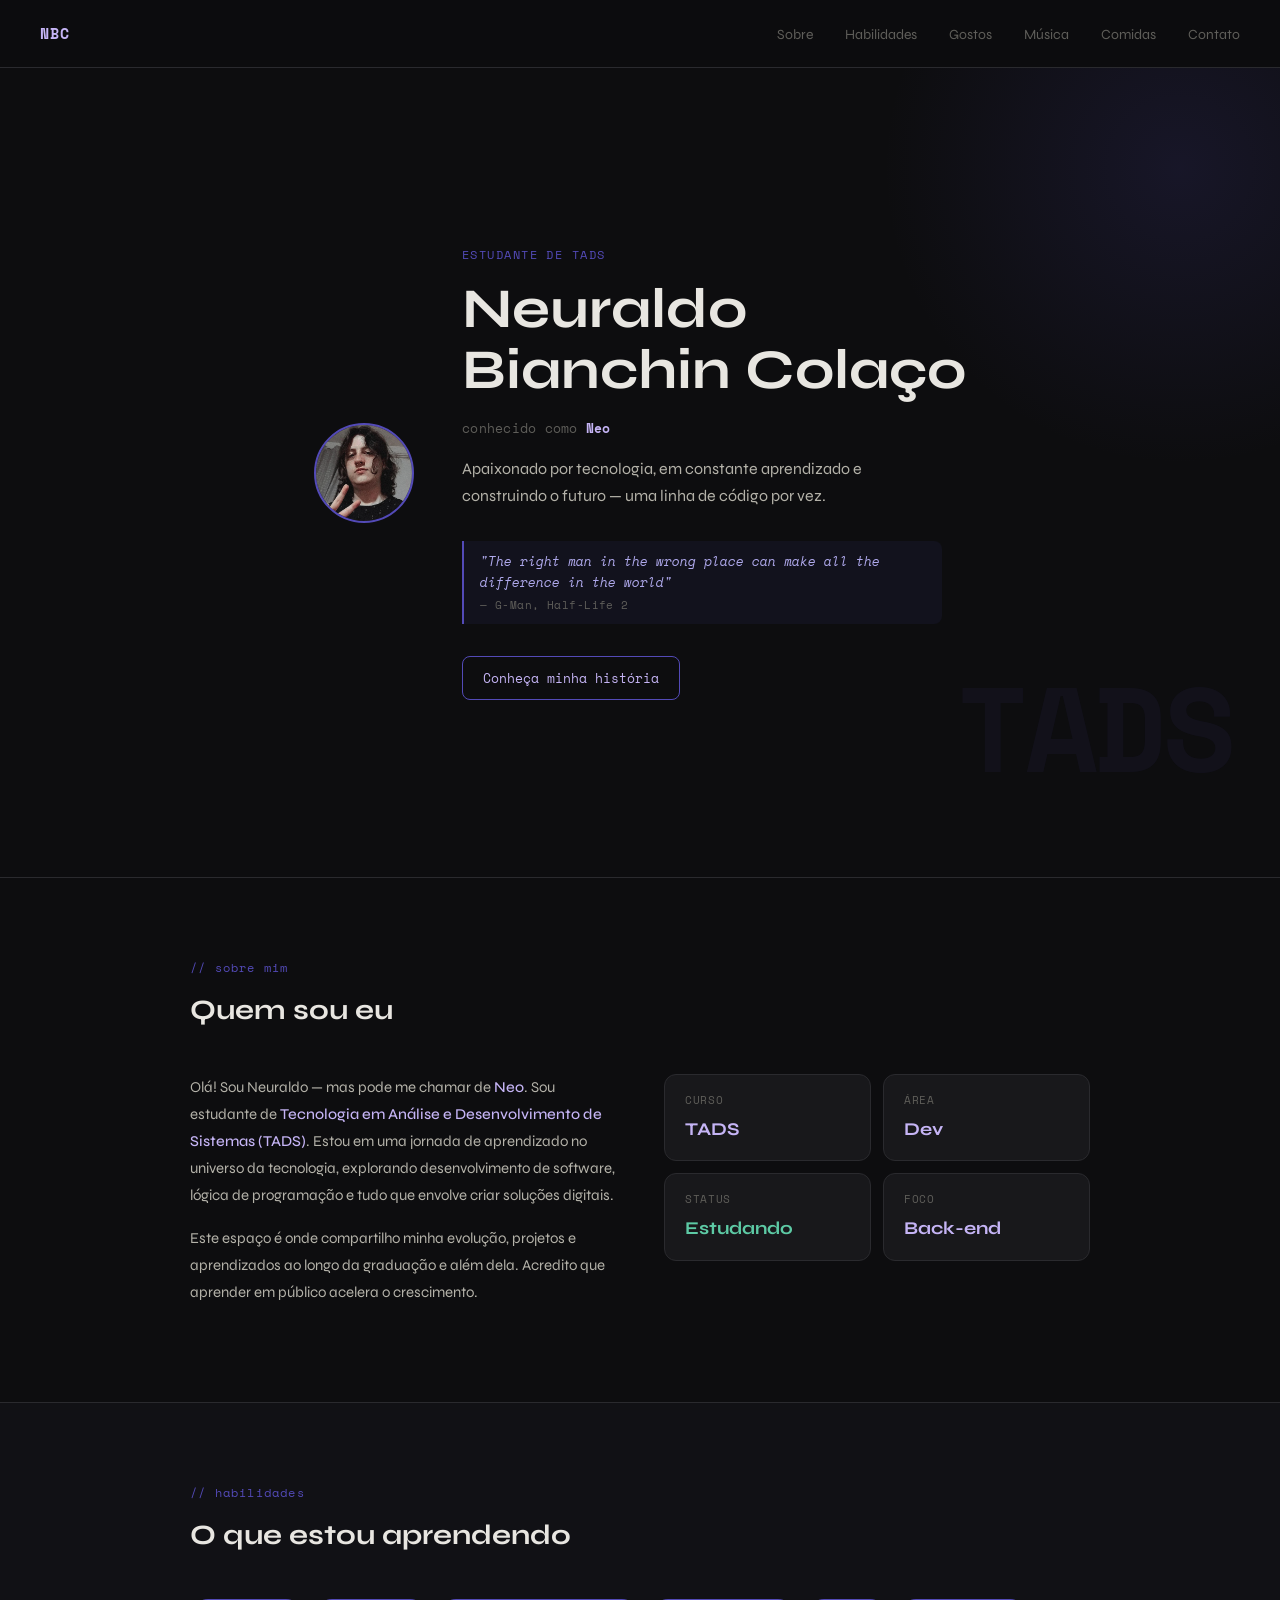
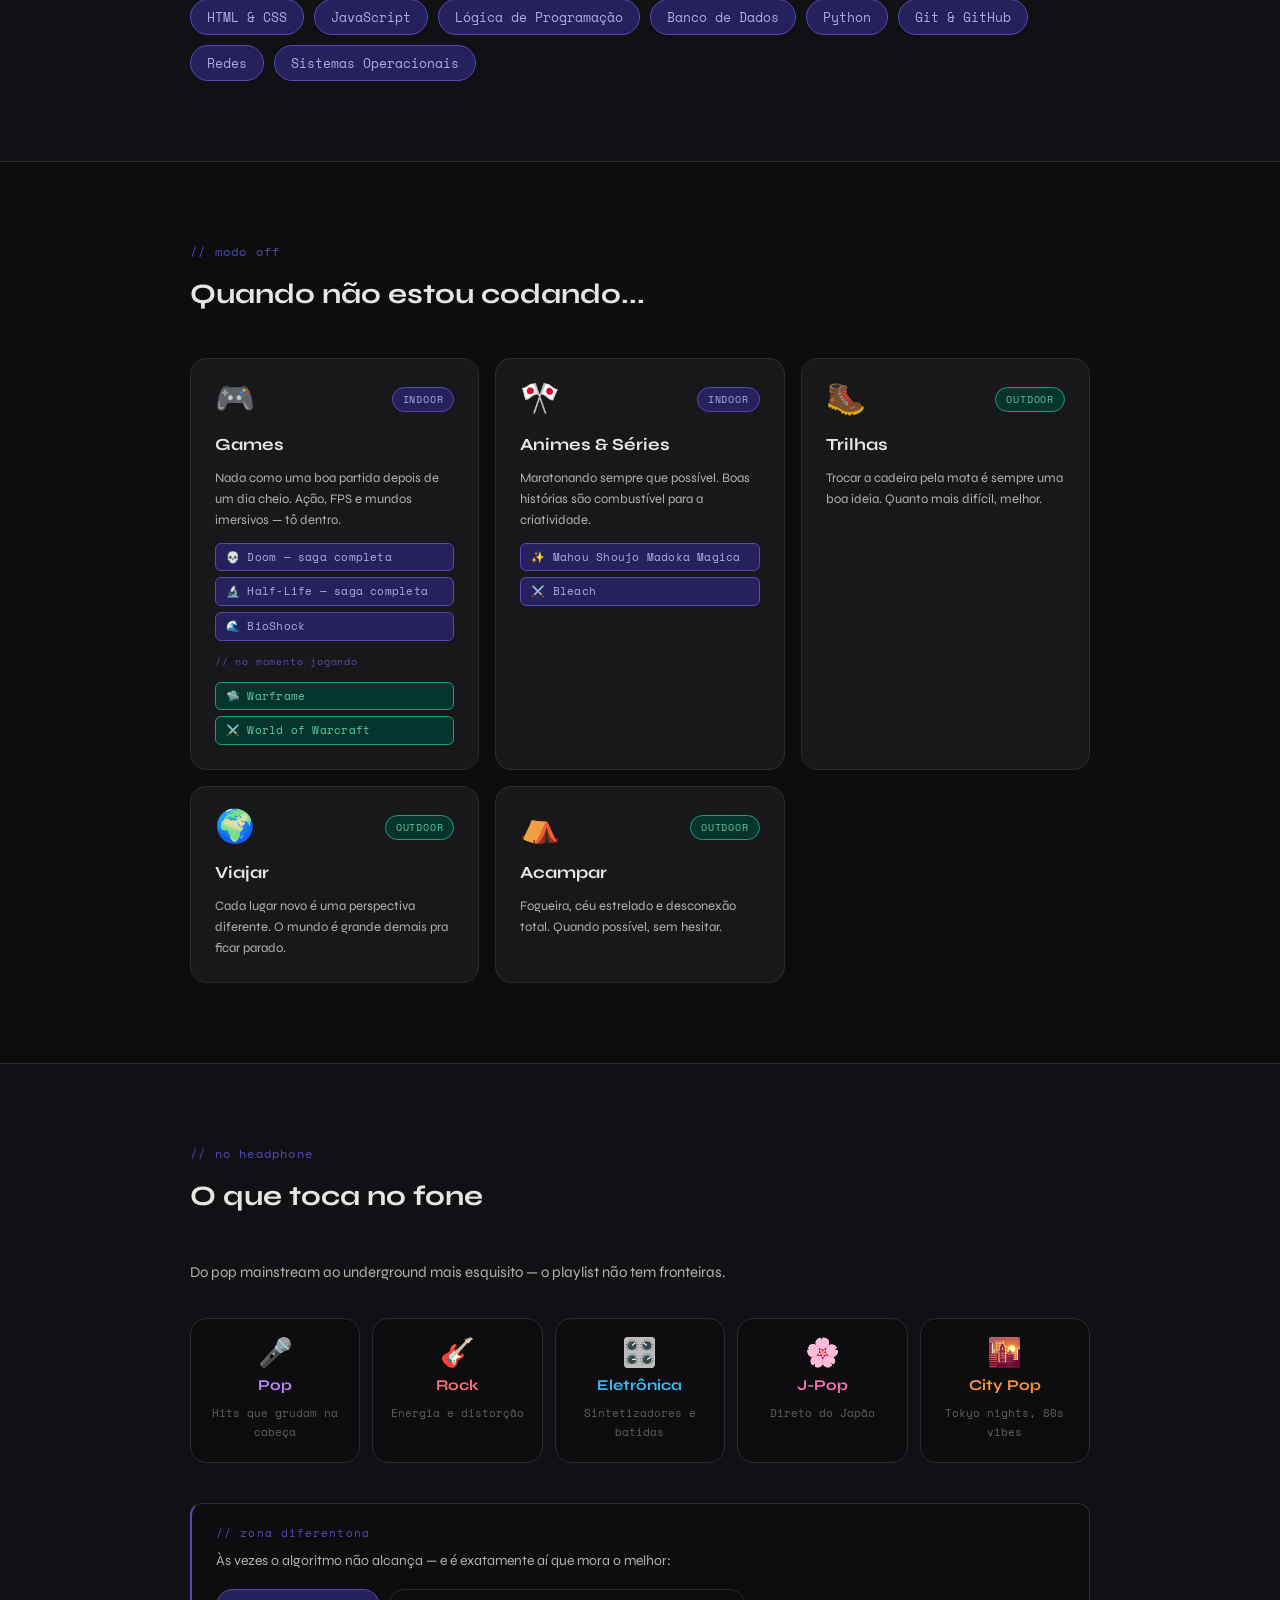
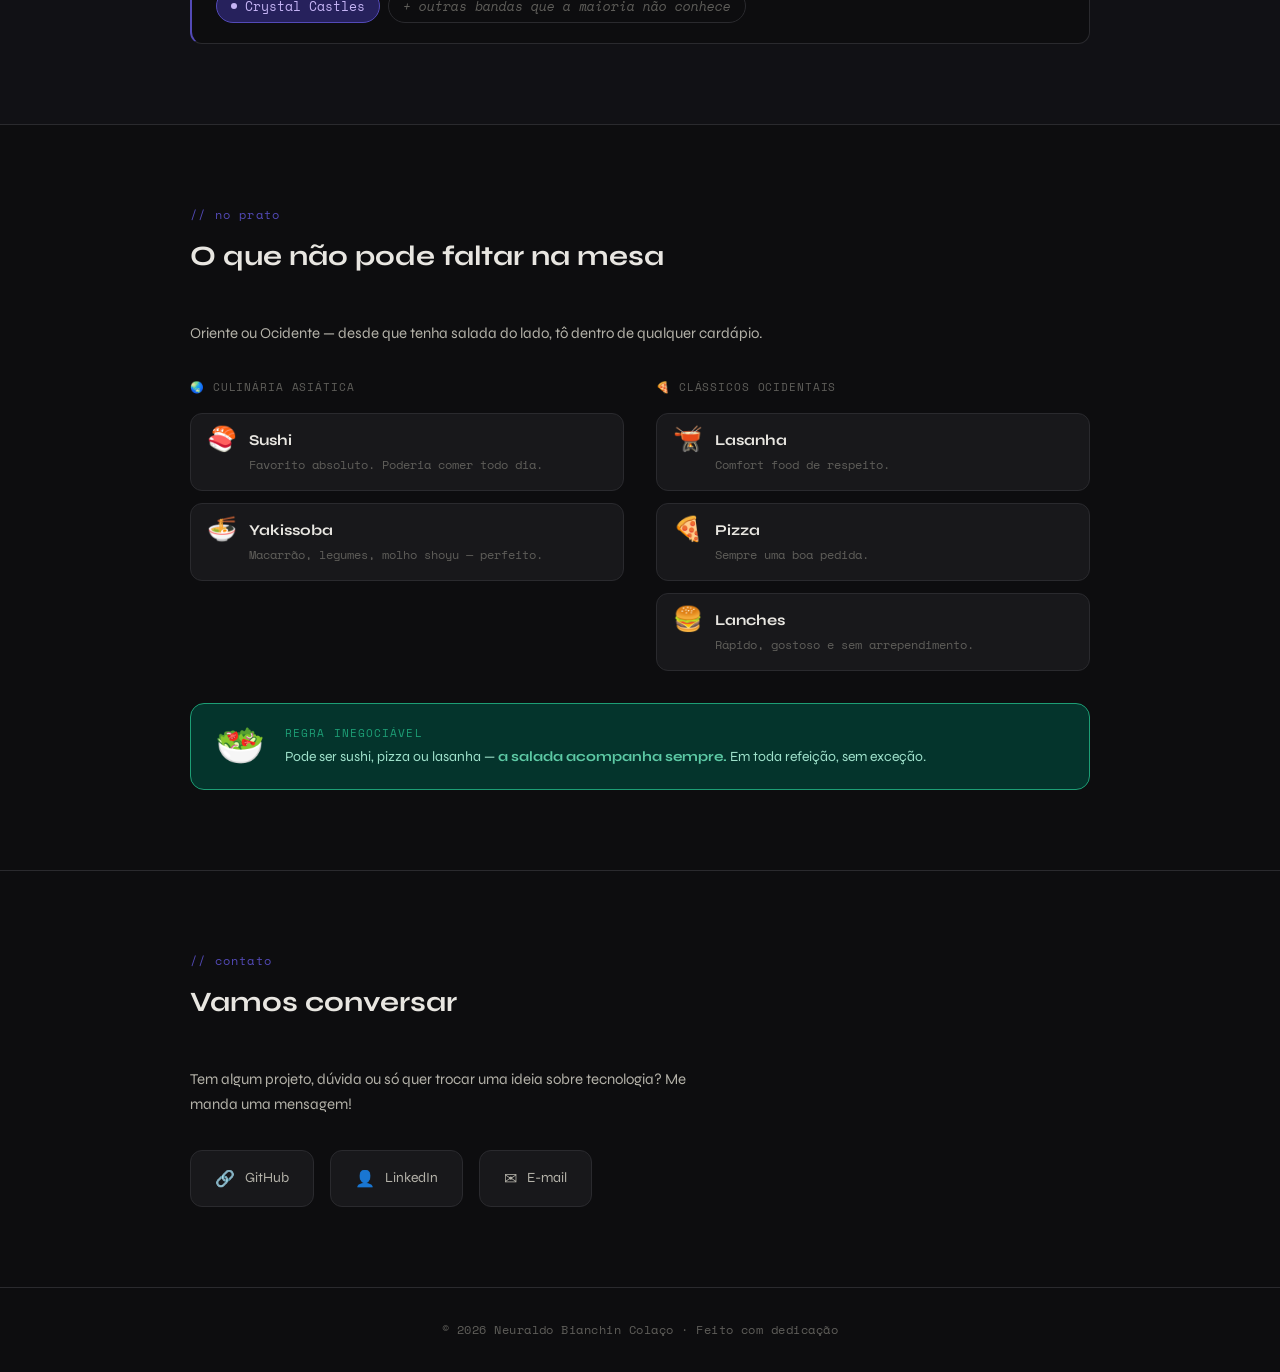
==== files/index.html @ aed78f3a "Add files via upload" ====
<!DOCTYPE html>
<html lang="pt-BR">
<head>
  <meta charset="UTF-8" />
  <meta name="viewport" content="width=device-width, initial-scale=1.0" />
  <title>Neuraldo Bianchin Colaço</title>
  <link rel="stylesheet" href="style.css" />
  <link href="https://fonts.googleapis.com/css2?family=Space+Mono:wght@400;700&family=Syne:wght@400;500;700&display=swap" rel="stylesheet" />
</head>
<body>

  <!-- NAVEGAÇÃO -->
  <nav class="navbar">
    <span class="logo">NBC</span>
    <ul class="nav-links">
      <li><a href="#sobre">Sobre</a></li>
      <li><a href="#habilidades">Habilidades</a></li>
      <li><a href="#gostos">Gostos</a></li>
      <li><a href="#musica">Música</a></li>
      <li><a href="#comidas">Comidas</a></li>
      <li><a href="#contato">Contato</a></li>
    </ul>
  </nav>

  <!-- HERO -->
  <section class="hero">
    <div class="hero-content">
      <div class="avatar"><img src="foto-perfil.webp" alt="Foto de perfil de Neuraldo Neo" /></div>
      <div class="hero-text">
        <p class="hero-label">Estudante de TADS</p>
        <h1 class="hero-name">Neuraldo<br>Bianchin Colaço</h1>
        <p class="hero-nick">conhecido como <span>Neo</span></p>
        <p class="hero-desc">
          Apaixonado por tecnologia, em constante aprendizado e
          construindo o futuro — uma linha de código por vez.
        </p>
        <blockquote class="hero-quote">
          "The right man in the wrong place can make all the difference in the world"
          <span class="hero-quote-author">— G-Man, Half-Life 2</span>
        </blockquote>
        <a href="#sobre" class="btn-primary">Conheça minha história</a>
      </div>
    </div>
    <div class="hero-badge">TADS</div>
  </section>

  <!-- SOBRE MIM -->
  <section class="section" id="sobre">
    <div class="container">
      <p class="section-label">// sobre mim</p>
      <h2 class="section-title">Quem sou eu</h2>
      <div class="about-grid">
        <div class="about-text">
          <p>
            Olá! Sou Neuraldo — mas pode me chamar de <strong>Neo</strong>. Sou estudante de <strong>Tecnologia em Análise e Desenvolvimento de Sistemas (TADS)</strong>.
            Estou em uma jornada de aprendizado no universo da tecnologia, explorando
            desenvolvimento de software, lógica de programação e tudo que envolve
            criar soluções digitais.
          </p>
          <p>
            Este espaço é onde compartilho minha evolução, projetos e aprendizados
            ao longo da graduação e além dela. Acredito que aprender em público
            acelera o crescimento.
          </p>
        </div>
        <div class="about-stats">
          <div class="stat-card">
            <span class="stat-label">Curso</span>
            <span class="stat-value">TADS</span>
          </div>
          <div class="stat-card">
            <span class="stat-label">Área</span>
            <span class="stat-value">Dev</span>
          </div>
          <div class="stat-card">
            <span class="stat-label">Status</span>
            <span class="stat-value green">Estudando</span>
          </div>
          <div class="stat-card">
            <span class="stat-label">Foco</span>
            <span class="stat-value">Back-end</span>
          </div>
        </div>
      </div>
    </div>
  </section>

  <!-- HABILIDADES -->
  <section class="section section-alt" id="habilidades">
    <div class="container">
      <p class="section-label">// habilidades</p>
      <h2 class="section-title">O que estou aprendendo</h2>
      <div class="tags-grid">
        <span class="tag">HTML & CSS</span>
        <span class="tag">JavaScript</span>
        <span class="tag">Lógica de Programação</span>
        <span class="tag">Banco de Dados</span>
        <span class="tag">Python</span>
        <span class="tag">Git & GitHub</span>
        <span class="tag">Redes</span>
        <span class="tag">Sistemas Operacionais</span>
      </div>
    </div>
  </section>

  <!-- GOSTOS -->
  <section class="section" id="gostos">
    <div class="container">
      <p class="section-label">// modo off</p>
      <h2 class="section-title">Quando não estou codando...</h2>
      <div class="hobbies-grid">

        <div class="hobby-card indoor">
          <div class="hobby-header">
            <span class="hobby-emoji">🎮</span>
            <span class="hobby-badge">Indoor</span>
          </div>
          <h3 class="hobby-name">Games</h3>
          <p class="hobby-desc">Nada como uma boa partida depois de um dia cheio. Ação, FPS e mundos imersivos — tô dentro.</p>
          <div class="game-list">
            <span class="game-tag">💀 Doom — saga completa</span>
            <span class="game-tag">🔬 Half-Life — saga completa</span>
            <span class="game-tag">🌊 BioShock</span>
          </div>
          <p class="game-daily-label">// no momento jogando</p>
          <div class="game-list">
            <span class="game-tag daily">🛸 Warframe</span>
            <span class="game-tag daily">⚔️ World of Warcraft</span>
          </div>
        </div>

        <div class="hobby-card indoor">
          <div class="hobby-header">
            <span class="hobby-emoji">🎌</span>
            <span class="hobby-badge">Indoor</span>
          </div>
          <h3 class="hobby-name">Animes & Séries</h3>
          <p class="hobby-desc">Maratonando sempre que possível. Boas histórias são combustível para a criatividade.</p>
          <div class="game-list">
            <span class="game-tag">✨ Mahou Shoujo Madoka Magica</span>
            <span class="game-tag">⚔️ Bleach</span>
          </div>
        </div>

        <div class="hobby-card outdoor">
          <div class="hobby-header">
            <span class="hobby-emoji">🥾</span>
            <span class="hobby-badge">Outdoor</span>
          </div>
          <h3 class="hobby-name">Trilhas</h3>
          <p class="hobby-desc">Trocar a cadeira pela mata é sempre uma boa ideia. Quanto mais difícil, melhor.</p>
        </div>

        <div class="hobby-card outdoor">
          <div class="hobby-header">
            <span class="hobby-emoji">🌍</span>
            <span class="hobby-badge">Outdoor</span>
          </div>
          <h3 class="hobby-name">Viajar</h3>
          <p class="hobby-desc">Cada lugar novo é uma perspectiva diferente. O mundo é grande demais pra ficar parado.</p>
        </div>

        <div class="hobby-card outdoor">
          <div class="hobby-header">
            <span class="hobby-emoji">⛺</span>
            <span class="hobby-badge">Outdoor</span>
          </div>
          <h3 class="hobby-name">Acampar</h3>
          <p class="hobby-desc">Fogueira, céu estrelado e desconexão total. Quando possível, sem hesitar.</p>
        </div>

      </div>
    </div>
  </section>

  <!-- MÚSICA -->
  <section class="section section-alt" id="musica">
    <div class="container">
      <p class="section-label">// no headphone</p>
      <h2 class="section-title">O que toca no fone</h2>
      <p class="music-intro">Do pop mainstream ao underground mais esquisito — o playlist não tem fronteiras.</p>

      <div class="genres-grid">
        <div class="genre-card" style="--accent: #c084fc;">
          <span class="genre-icon">🎤</span>
          <span class="genre-name">Pop</span>
          <span class="genre-vibe">Hits que grudam na cabeça</span>
        </div>
        <div class="genre-card" style="--accent: #f87171;">
          <span class="genre-icon">🎸</span>
          <span class="genre-name">Rock</span>
          <span class="genre-vibe">Energia e distorção</span>
        </div>
        <div class="genre-card" style="--accent: #38bdf8;">
          <span class="genre-icon">🎛️</span>
          <span class="genre-name">Eletrônica</span>
          <span class="genre-vibe">Sintetizadores e batidas</span>
        </div>
        <div class="genre-card" style="--accent: #f472b6;">
          <span class="genre-icon">🌸</span>
          <span class="genre-name">J-Pop</span>
          <span class="genre-vibe">Direto do Japão</span>
        </div>
        <div class="genre-card" style="--accent: #fb923c;">
          <span class="genre-icon">🌇</span>
          <span class="genre-name">City Pop</span>
          <span class="genre-vibe">Tokyo nights, 80s vibes</span>
        </div>
      </div>

      <div class="underground-block">
        <p class="underground-label">// zona diferentona</p>
        <p class="underground-desc">Às vezes o algoritmo não alcança — e é exatamente aí que mora o melhor:</p>
        <div class="band-list">
          <div class="band-pill">
            <span class="band-dot"></span>
            Crystal Castles
          </div>
          <div class="band-pill muted">+ outras bandas que a maioria não conhece</div>
        </div>
      </div>

    </div>
  </section>

  <!-- COMIDAS -->
  <section class="section" id="comidas">
    <div class="container">
      <p class="section-label">// no prato</p>
      <h2 class="section-title">O que não pode faltar na mesa</h2>
      <p class="music-intro">Oriente ou Ocidente — desde que tenha salada do lado, tô dentro de qualquer cardápio.</p>

      <div class="food-cols">

        <div class="food-col">
          <p class="food-col-label">🌏 Culinária Asiática</p>
          <div class="food-list">
            <div class="food-item">
              <span class="food-emoji">🍣</span>
              <div>
                <p class="food-name">Sushi</p>
                <p class="food-note">Favorito absoluto. Poderia comer todo dia.</p>
              </div>
            </div>
            <div class="food-item">
              <span class="food-emoji">🍜</span>
              <div>
                <p class="food-name">Yakissoba</p>
                <p class="food-note">Macarrão, legumes, molho shoyu — perfeito.</p>
              </div>
            </div>
          </div>
        </div>

        <div class="food-col">
          <p class="food-col-label">🍕 Clássicos Ocidentais</p>
          <div class="food-list">
            <div class="food-item">
              <span class="food-emoji">🫕</span>
              <div>
                <p class="food-name">Lasanha</p>
                <p class="food-note">Comfort food de respeito.</p>
              </div>
            </div>
            <div class="food-item">
              <span class="food-emoji">🍕</span>
              <div>
                <p class="food-name">Pizza</p>
                <p class="food-note">Sempre uma boa pedida.</p>
              </div>
            </div>
            <div class="food-item">
              <span class="food-emoji">🍔</span>
              <div>
                <p class="food-name">Lanches</p>
                <p class="food-note">Rápido, gostoso e sem arrependimento.</p>
              </div>
            </div>
          </div>
        </div>

      </div>

      <div class="salad-banner">
        <span class="salad-icon">🥗</span>
        <div>
          <p class="salad-title">Regra inegociável</p>
          <p class="salad-desc">Pode ser sushi, pizza ou lasanha — <strong>a salada acompanha sempre.</strong> Em toda refeição, sem exceção.</p>
        </div>
      </div>

    </div>
  </section>

  <!-- CONTATO -->
  <section class="section" id="contato">
    <div class="container">
      <p class="section-label">// contato</p>
      <h2 class="section-title">Vamos conversar</h2>
      <p class="contact-desc">
        Tem algum projeto, dúvida ou só quer trocar uma ideia sobre tecnologia?
        Me manda uma mensagem!
      </p>
      <div class="contact-links">
        <a href="https://github.com/NeoBianchin" target="_blank" class="contact-card">
          <span class="contact-icon">&#128279;</span>
          <span>GitHub</span>
        </a>
        <a href="https://linkedin.com/" target="_blank" class="contact-card">
          <span class="contact-icon">&#128100;</span>
          <span>LinkedIn</span>
        </a>
        <a href="mailto:20261cas10010041@estudantes.ifpr.edu.br" class="contact-card">
          <span class="contact-icon">&#9993;</span>
          <span>E-mail</span>
        </a>
      </div>
    </div>
  </section>

  <!-- RODAPÉ -->
  <footer class="footer">
    <p>© 2026 Neuraldo Bianchin Colaço · Feito com dedicação</p>
  </footer>

</body>
</html>
---- files/style.css ----
/* ===========================
   RESET & BASE
=========================== */
*, *::before, *::after {
  box-sizing: border-box;
  margin: 0;
  padding: 0;
}

:root {
  --bg:         #0d0d0f;
  --bg-alt:     #111115;
  --bg-card:    #18181b;
  --border:     #2a2a2e;
  --purple-dark:  #26215C;
  --purple-mid:   #534AB7;
  --purple-light: #AFA9EC;
  --purple-pale:  #c5b4f5;
  --text-primary:   #e8e6e1;
  --text-secondary: #b4b2a9;
  --text-muted:     #5F5E5A;
  --green:      #5DCAA5;
  --font-display: 'Syne', sans-serif;
  --font-mono:    'Space Mono', monospace;
}

html {
  scroll-behavior: smooth;
}

body {
  background-color: var(--bg);
  color: var(--text-primary);
  font-family: var(--font-display);
  line-height: 1.7;
  font-size: 16px;
}

a {
  text-decoration: none;
  color: inherit;
}

/* ===========================
   NAVBAR
=========================== */
.navbar {
  position: sticky;
  top: 0;
  z-index: 100;
  display: flex;
  align-items: center;
  justify-content: space-between;
  padding: 1.25rem 2.5rem;
  background-color: rgba(13, 13, 15, 0.85);
  backdrop-filter: blur(12px);
  border-bottom: 0.5px solid var(--border);
}

.logo {
  font-family: var(--font-mono);
  font-size: 15px;
  font-weight: 700;
  color: var(--purple-pale);
  letter-spacing: 0.08em;
}

.nav-links {
  display: flex;
  list-style: none;
  gap: 2rem;
}

.nav-links a {
  font-size: 14px;
  color: var(--text-muted);
  transition: color 0.2s ease;
}

.nav-links a:hover {
  color: var(--purple-pale);
}

/* ===========================
   HERO
=========================== */
.hero {
  position: relative;
  min-height: 90vh;
  display: flex;
  align-items: center;
  padding: 5rem 2.5rem;
  border-bottom: 0.5px solid var(--border);
  overflow: hidden;
}

.hero::before {
  content: '';
  position: absolute;
  top: -200px;
  right: -200px;
  width: 600px;
  height: 600px;
  background: radial-gradient(circle, rgba(83, 74, 183, 0.15) 0%, transparent 70%);
  pointer-events: none;
}

.hero-content {
  max-width: 900px;
  margin: 0 auto;
  display: flex;
  align-items: center;
  gap: 3rem;
}

.avatar {
  width: 100px;
  height: 100px;
  border-radius: 50%;
  flex-shrink: 0;
  background-color: var(--purple-dark);
  border: 2px solid var(--purple-mid);
  overflow: hidden;
  animation: pulse 3s ease-in-out infinite;
}

.avatar img {
  width: 100%;
  height: 100%;
  object-fit: cover;
  object-position: center top;
  display: block;
}

@keyframes pulse {
  0%, 100% { box-shadow: 0 0 0 0 rgba(83, 74, 183, 0.3); }
  50%       { box-shadow: 0 0 0 12px rgba(83, 74, 183, 0); }
}

.hero-label {
  font-family: var(--font-mono);
  font-size: 12px;
  color: var(--purple-mid);
  letter-spacing: 0.12em;
  text-transform: uppercase;
  margin-bottom: 0.75rem;
}

.hero-name {
  font-size: clamp(2rem, 5vw, 3.5rem);
  font-weight: 700;
  line-height: 1.1;
  color: var(--text-primary);
  margin-bottom: 1rem;
}

.hero-quote {
  font-family: var(--font-mono);
  font-size: 13px;
  color: var(--purple-light);
  border-left: 2px solid var(--purple-mid);
  padding: 0.6rem 1rem;
  margin-bottom: 2rem;
  line-height: 1.6;
  font-style: italic;
  background: rgba(83, 74, 183, 0.08);
  border-radius: 0 8px 8px 0;
  max-width: 480px;
}

.hero-quote-author {
  display: block;
  font-size: 11px;
  color: var(--text-muted);
  font-style: normal;
  margin-top: 4px;
  letter-spacing: 0.04em;
}

.hero-nick {
  font-family: var(--font-mono);
  font-size: 13px;
  color: var(--text-muted);
  margin-bottom: 1rem;
  letter-spacing: 0.02em;
}

.hero-nick span {
  color: var(--purple-pale);
  font-weight: 700;
}

.hero-desc {
  font-size: 16px;
  color: var(--text-secondary);
  max-width: 480px;
  margin-bottom: 2rem;
}

.btn-primary {
  display: inline-block;
  font-family: var(--font-mono);
  font-size: 13px;
  color: var(--purple-pale);
  border: 0.5px solid var(--purple-mid);
  border-radius: 8px;
  padding: 10px 20px;
  transition: background 0.2s ease, color 0.2s ease;
}

.btn-primary:hover {
  background-color: var(--purple-dark);
  color: var(--purple-pale);
}

.hero-badge {
  position: absolute;
  bottom: 3rem;
  right: 3rem;
  font-family: var(--font-mono);
  font-size: 120px;
  font-weight: 700;
  color: rgba(83, 74, 183, 0.07);
  pointer-events: none;
  letter-spacing: -4px;
  user-select: none;
}

/* ===========================
   SECTIONS
=========================== */
.section {
  padding: 5rem 2.5rem;
  border-bottom: 0.5px solid var(--border);
}

.section-alt {
  background-color: var(--bg-alt);
}

.container {
  max-width: 900px;
  margin: 0 auto;
}

.section-label {
  font-family: var(--font-mono);
  font-size: 12px;
  color: var(--purple-mid);
  letter-spacing: 0.1em;
  margin-bottom: 0.5rem;
}

.section-title {
  font-size: 28px;
  font-weight: 700;
  color: var(--text-primary);
  margin-bottom: 2.5rem;
}

/* ===========================
   SOBRE MIM
=========================== */
.about-grid {
  display: grid;
  grid-template-columns: 1fr 1fr;
  gap: 3rem;
  align-items: start;
}

.about-text p {
  font-size: 15px;
  color: var(--text-secondary);
  line-height: 1.8;
  margin-bottom: 1rem;
}

.about-text strong {
  color: var(--purple-pale);
  font-weight: 500;
}

.about-stats {
  display: grid;
  grid-template-columns: 1fr 1fr;
  gap: 12px;
}

.stat-card {
  background-color: var(--bg-card);
  border: 0.5px solid var(--border);
  border-radius: 12px;
  padding: 1rem 1.25rem;
  display: flex;
  flex-direction: column;
  gap: 4px;
}

.stat-label {
  font-family: var(--font-mono);
  font-size: 11px;
  color: var(--text-muted);
  letter-spacing: 0.06em;
  text-transform: uppercase;
}

.stat-value {
  font-size: 18px;
  font-weight: 700;
  color: var(--purple-pale);
}

.stat-value.green {
  color: var(--green);
}

/* ===========================
   HABILIDADES
=========================== */
.tags-grid {
  display: flex;
  flex-wrap: wrap;
  gap: 10px;
}

.tag {
  font-family: var(--font-mono);
  font-size: 13px;
  padding: 6px 16px;
  background-color: var(--purple-dark);
  color: var(--purple-light);
  border: 0.5px solid var(--purple-mid);
  border-radius: 100px;
  transition: background 0.2s ease, color 0.2s ease;
}

.tag:hover {
  background-color: var(--purple-mid);
  color: #fff;
}

/* ===========================
   CONTATO
=========================== */
.contact-desc {
  font-size: 15px;
  color: var(--text-secondary);
  margin-bottom: 2rem;
  max-width: 500px;
}

.contact-links {
  display: flex;
  gap: 1rem;
  flex-wrap: wrap;
}

.contact-card {
  display: flex;
  align-items: center;
  gap: 10px;
  background-color: var(--bg-card);
  border: 0.5px solid var(--border);
  border-radius: 12px;
  padding: 0.875rem 1.5rem;
  font-size: 14px;
  color: var(--text-secondary);
  transition: border-color 0.2s ease, color 0.2s ease;
}

.contact-card:hover {
  border-color: var(--purple-mid);
  color: var(--purple-pale);
}

.contact-icon {
  font-size: 16px;
}

/* ===========================
   GOSTOS
=========================== */
.hobbies-grid {
  display: grid;
  grid-template-columns: repeat(auto-fit, minmax(220px, 1fr));
  gap: 16px;
}

.hobby-card {
  background-color: var(--bg-card);
  border: 0.5px solid var(--border);
  border-radius: 16px;
  padding: 1.5rem;
  transition: transform 0.2s ease, border-color 0.2s ease;
  cursor: default;
}

.hobby-card:hover {
  transform: translateY(-4px);
}

.hobby-card.indoor:hover  { border-color: var(--purple-mid); }
.hobby-card.outdoor:hover { border-color: #1D9E75; }

.hobby-header {
  display: flex;
  align-items: center;
  justify-content: space-between;
  margin-bottom: 1rem;
}

.hobby-emoji {
  font-size: 2rem;
  line-height: 1;
}

.hobby-badge {
  font-family: var(--font-mono);
  font-size: 10px;
  letter-spacing: 0.08em;
  text-transform: uppercase;
  padding: 3px 10px;
  border-radius: 100px;
}

.indoor  .hobby-badge { background: var(--purple-dark); color: var(--purple-light); border: 0.5px solid var(--purple-mid); }
.outdoor .hobby-badge { background: #04342C; color: #5DCAA5; border: 0.5px solid #1D9E75; }

.hobby-name {
  font-size: 17px;
  font-weight: 700;
  color: var(--text-primary);
  margin-bottom: 0.5rem;
}

.hobby-desc {
  font-size: 13px;
  color: var(--text-secondary);
  line-height: 1.6;
}

.game-list {
  display: flex;
  flex-direction: column;
  gap: 6px;
  margin-top: 0.75rem;
}

.game-tag {
  font-family: var(--font-mono);
  font-size: 11px;
  color: var(--purple-light);
  background: var(--purple-dark);
  border: 0.5px solid var(--purple-mid);
  border-radius: 6px;
  padding: 4px 10px;
  letter-spacing: 0.02em;
}

.game-daily-label {
  font-family: var(--font-mono);
  font-size: 10px;
  color: var(--purple-mid);
  letter-spacing: 0.08em;
  margin-top: 0.75rem;
  margin-bottom: 0;
}

.game-tag.daily {
  background: #04342C;
  border-color: #1D9E75;
  color: #5DCAA5;
}

/* ===========================
   MÚSICA
=========================== */
.music-intro {
  font-size: 15px;
  color: var(--text-secondary);
  margin-bottom: 2rem;
}

.genres-grid {
  display: grid;
  grid-template-columns: repeat(auto-fit, minmax(150px, 1fr));
  gap: 12px;
  margin-bottom: 2.5rem;
}

.genre-card {
  background-color: var(--bg);
  border: 0.5px solid var(--border);
  border-radius: 16px;
  padding: 1.25rem 1rem;
  display: flex;
  flex-direction: column;
  align-items: center;
  gap: 6px;
  text-align: center;
  transition: border-color 0.2s ease, transform 0.2s ease;
  cursor: default;
}

.genre-card:hover {
  border-color: var(--accent);
  transform: translateY(-3px);
}

.genre-icon {
  font-size: 1.75rem;
  line-height: 1;
}

.genre-name {
  font-size: 15px;
  font-weight: 700;
  color: var(--accent);
}

.genre-vibe {
  font-size: 11px;
  color: var(--text-muted);
  font-family: var(--font-mono);
}

.underground-block {
  background-color: var(--bg);
  border: 0.5px solid var(--border);
  border-left: 2px solid #534AB7;
  border-radius: 12px;
  padding: 1.25rem 1.5rem;
}

.underground-label {
  font-family: var(--font-mono);
  font-size: 11px;
  color: var(--purple-mid);
  letter-spacing: 0.1em;
  margin-bottom: 0.4rem;
}

.underground-desc {
  font-size: 14px;
  color: var(--text-secondary);
  margin-bottom: 1rem;
}

.band-list {
  display: flex;
  flex-wrap: wrap;
  gap: 8px;
  align-items: center;
}

.band-pill {
  display: flex;
  align-items: center;
  gap: 8px;
  font-family: var(--font-mono);
  font-size: 13px;
  color: var(--purple-pale);
  background: var(--purple-dark);
  border: 0.5px solid var(--purple-mid);
  border-radius: 100px;
  padding: 5px 14px;
}

.band-pill.muted {
  background: transparent;
  border-color: var(--border);
  color: var(--text-muted);
  font-style: italic;
}

.band-dot {
  width: 6px;
  height: 6px;
  border-radius: 50%;
  background: var(--purple-pale);
  flex-shrink: 0;
}

/* ===========================
   COMIDAS
=========================== */
.food-cols {
  display: grid;
  grid-template-columns: 1fr 1fr;
  gap: 2rem;
  margin-bottom: 2rem;
}

.food-col-label {
  font-family: var(--font-mono);
  font-size: 11px;
  color: var(--text-muted);
  letter-spacing: 0.08em;
  text-transform: uppercase;
  margin-bottom: 1rem;
}

.food-list {
  display: flex;
  flex-direction: column;
  gap: 12px;
}

.food-item {
  display: flex;
  align-items: flex-start;
  gap: 12px;
  background: var(--bg-card);
  border: 0.5px solid var(--border);
  border-radius: 12px;
  padding: 0.875rem 1rem;
  transition: border-color 0.2s ease, transform 0.2s ease;
}

.food-item:hover {
  border-color: var(--purple-mid);
  transform: translateX(4px);
}

.food-emoji {
  font-size: 1.5rem;
  line-height: 1;
  flex-shrink: 0;
}

.food-name {
  font-size: 15px;
  font-weight: 700;
  color: var(--text-primary);
  margin-bottom: 2px;
}

.food-note {
  font-size: 12px;
  color: var(--text-muted);
  font-family: var(--font-mono);
}

.salad-banner {
  display: flex;
  align-items: center;
  gap: 1.25rem;
  background: #04342C;
  border: 0.5px solid #1D9E75;
  border-radius: 14px;
  padding: 1.25rem 1.5rem;
}

.salad-icon {
  font-size: 2.5rem;
  line-height: 1;
  flex-shrink: 0;
}

.salad-title {
  font-family: var(--font-mono);
  font-size: 11px;
  letter-spacing: 0.1em;
  text-transform: uppercase;
  color: #1D9E75;
  margin-bottom: 4px;
}

.salad-desc {
  font-size: 14px;
  color: #9FE1CB;
  line-height: 1.6;
}

.salad-desc strong {
  color: #5DCAA5;
}

/* ===========================
   FOOTER
=========================== */
.footer {
  padding: 2rem 2.5rem;
  text-align: center;
}

.footer p {
  font-family: var(--font-mono);
  font-size: 12px;
  color: var(--text-muted);
  letter-spacing: 0.04em;
}

/* ===========================
   RESPONSIVO
=========================== */
@media (max-width: 768px) {
  .navbar {
    padding: 1rem 1.5rem;
  }

  .hero {
    padding: 3rem 1.5rem;
    min-height: auto;
  }

  .hero-content {
    flex-direction: column;
    text-align: center;
    gap: 1.5rem;
  }

  .hero-desc {
    margin: 0 auto 2rem;
  }

  .hero-badge {
    display: none;
  }

  .about-grid {
    grid-template-columns: 1fr;
    gap: 2rem;
  }

  .section {
    padding: 3rem 1.5rem;
  }

  .contact-links {
    flex-direction: column;
  }

  .contact-card {
    justify-content: center;
  }
}
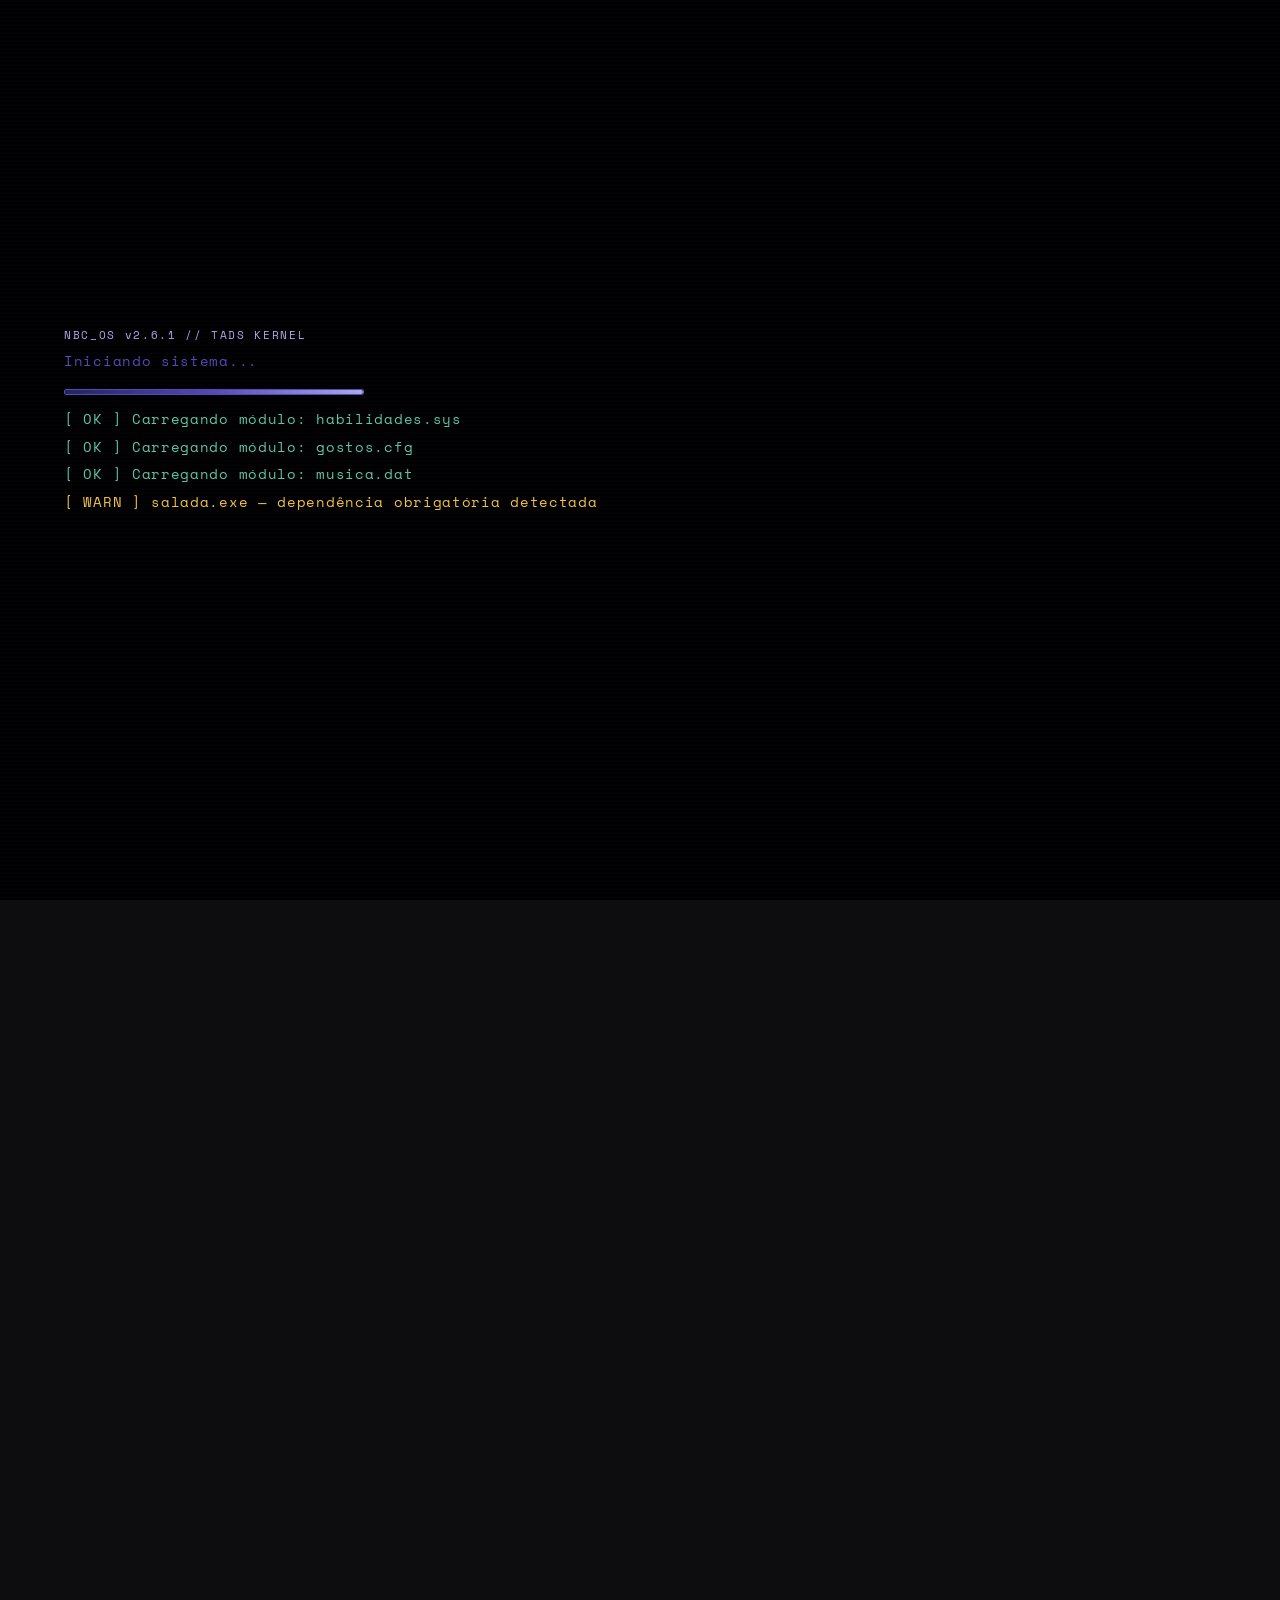
==== commit 53113637: "Add files via upload Algumas mudanças no layout como a fonte e alguns efeitos." ====
--- a/files/index.html
+++ b/files/index.html
@@ -7,7 +7,22 @@
   <link rel="stylesheet" href="style.css" />
   <link href="https://fonts.googleapis.com/css2?family=Space+Mono:wght@400;700&family=Syne:wght@400;500;700&display=swap" rel="stylesheet" />
 </head>
-<body>
+<body class="booting">
+
+  <!-- BOOT SCREEN -->
+  <div id="boot-screen">
+    <div class="boot-line title" id="bl0">NBC_OS v2.6.1 // TADS KERNEL</div>
+    <div class="boot-line" id="bl1">Iniciando sistema...</div>
+    <div class="boot-bar-wrap" id="boot-bar-wrap">
+      <div class="boot-bar-fill" id="boot-bar"></div>
+    </div>
+    <div class="boot-line ok"   id="bl2">[  OK  ] Carregando módulo: habilidades.sys</div>
+    <div class="boot-line ok"   id="bl3">[  OK  ] Carregando módulo: gostos.cfg</div>
+    <div class="boot-line ok"   id="bl4">[  OK  ] Carregando módulo: musica.dat</div>
+    <div class="boot-line warn" id="bl5">[ WARN ] salada.exe — dependência obrigatória detectada</div>
+    <div class="boot-line ok"   id="bl6">[  OK  ] Montando interface de usuário...</div>
+    <div class="boot-line"      id="bl7">Bem-vindo, Neo.<span class="boot-cursor"></span></div>
+  </div>
 
   <!-- NAVEGAÇÃO -->
   <nav class="navbar">
@@ -24,11 +39,12 @@
 
   <!-- HERO -->
   <section class="hero">
+    <div class="hero-pixel-grid"><canvas id="pixel-canvas"></canvas></div>
     <div class="hero-content">
       <div class="avatar"><img src="foto-perfil.webp" alt="Foto de perfil de Neuraldo Neo" /></div>
       <div class="hero-text">
         <p class="hero-label">Estudante de TADS</p>
-        <h1 class="hero-name">Neuraldo<br>Bianchin Colaço</h1>
+        <h1 class="hero-name glitch" data-text="Neuraldo Bianchin Colaço">Neuraldo<br>Bianchin Colaço</h1>
         <p class="hero-nick">conhecido como <span>Neo</span></p>
         <p class="hero-desc">
           Apaixonado por tecnologia, em constante aprendizado e
@@ -45,10 +61,10 @@
   </section>
 
   <!-- SOBRE MIM -->
-  <section class="section" id="sobre">
+  <section class="section section-reveal" id="sobre">
     <div class="container">
       <p class="section-label">// sobre mim</p>
-      <h2 class="section-title">Quem sou eu</h2>
+      <h2 class="section-title glitch" data-text="Quem sou eu">Quem sou eu</h2>
       <div class="about-grid">
         <div class="about-text">
           <p>
@@ -64,19 +80,19 @@
           </p>
         </div>
         <div class="about-stats">
-          <div class="stat-card">
+          <div class="stat-card pixel-dissolve">
             <span class="stat-label">Curso</span>
             <span class="stat-value">TADS</span>
           </div>
-          <div class="stat-card">
+          <div class="stat-card pixel-dissolve">
             <span class="stat-label">Área</span>
             <span class="stat-value">Dev</span>
           </div>
-          <div class="stat-card">
+          <div class="stat-card pixel-dissolve">
             <span class="stat-label">Status</span>
             <span class="stat-value green">Estudando</span>
           </div>
-          <div class="stat-card">
+          <div class="stat-card pixel-dissolve">
             <span class="stat-label">Foco</span>
             <span class="stat-value">Back-end</span>
           </div>
@@ -86,10 +102,10 @@
   </section>
 
   <!-- HABILIDADES -->
-  <section class="section section-alt" id="habilidades">
+  <section class="section section-alt section-reveal" id="habilidades">
     <div class="container">
       <p class="section-label">// habilidades</p>
-      <h2 class="section-title">O que estou aprendendo</h2>
+      <h2 class="section-title glitch" data-text="O que estou aprendendo">O que estou aprendendo</h2>
       <div class="tags-grid">
         <span class="tag">HTML & CSS</span>
         <span class="tag">JavaScript</span>
@@ -104,13 +120,13 @@
   </section>
 
   <!-- GOSTOS -->
-  <section class="section" id="gostos">
+  <section class="section section-reveal" id="gostos">
     <div class="container">
       <p class="section-label">// modo off</p>
-      <h2 class="section-title">Quando não estou codando...</h2>
+      <h2 class="section-title glitch" data-text="Quando não estou codando...">Quando não estou codando...</h2>
       <div class="hobbies-grid">
 
-        <div class="hobby-card indoor">
+        <div class="hobby-card indoor pixel-dissolve">
           <div class="hobby-header">
             <span class="hobby-emoji">🎮</span>
             <span class="hobby-badge">Indoor</span>
@@ -129,7 +145,7 @@
           </div>
         </div>
 
-        <div class="hobby-card indoor">
+        <div class="hobby-card indoor pixel-dissolve">
           <div class="hobby-header">
             <span class="hobby-emoji">🎌</span>
             <span class="hobby-badge">Indoor</span>
@@ -142,7 +158,7 @@
           </div>
         </div>
 
-        <div class="hobby-card outdoor">
+        <div class="hobby-card outdoor pixel-dissolve">
           <div class="hobby-header">
             <span class="hobby-emoji">🥾</span>
             <span class="hobby-badge">Outdoor</span>
@@ -151,7 +167,7 @@
           <p class="hobby-desc">Trocar a cadeira pela mata é sempre uma boa ideia. Quanto mais difícil, melhor.</p>
         </div>
 
-        <div class="hobby-card outdoor">
+        <div class="hobby-card outdoor pixel-dissolve">
           <div class="hobby-header">
             <span class="hobby-emoji">🌍</span>
             <span class="hobby-badge">Outdoor</span>
@@ -160,7 +176,7 @@
           <p class="hobby-desc">Cada lugar novo é uma perspectiva diferente. O mundo é grande demais pra ficar parado.</p>
         </div>
 
-        <div class="hobby-card outdoor">
+        <div class="hobby-card outdoor pixel-dissolve">
           <div class="hobby-header">
             <span class="hobby-emoji">⛺</span>
             <span class="hobby-badge">Outdoor</span>
@@ -174,34 +190,34 @@
   </section>
 
   <!-- MÚSICA -->
-  <section class="section section-alt" id="musica">
+  <section class="section section-alt section-reveal" id="musica">
     <div class="container">
       <p class="section-label">// no headphone</p>
-      <h2 class="section-title">O que toca no fone</h2>
+      <h2 class="section-title glitch" data-text="O que toca no fone">O que toca no fone</h2>
       <p class="music-intro">Do pop mainstream ao underground mais esquisito — o playlist não tem fronteiras.</p>
 
       <div class="genres-grid">
-        <div class="genre-card" style="--accent: #c084fc;">
+        <div class="genre-card pixel-dissolve" style="--accent: #c084fc;">
           <span class="genre-icon">🎤</span>
           <span class="genre-name">Pop</span>
           <span class="genre-vibe">Hits que grudam na cabeça</span>
         </div>
-        <div class="genre-card" style="--accent: #f87171;">
+        <div class="genre-card pixel-dissolve" style="--accent: #f87171;">
           <span class="genre-icon">🎸</span>
           <span class="genre-name">Rock</span>
           <span class="genre-vibe">Energia e distorção</span>
         </div>
-        <div class="genre-card" style="--accent: #38bdf8;">
+        <div class="genre-card pixel-dissolve" style="--accent: #38bdf8;">
           <span class="genre-icon">🎛️</span>
           <span class="genre-name">Eletrônica</span>
           <span class="genre-vibe">Sintetizadores e batidas</span>
         </div>
-        <div class="genre-card" style="--accent: #f472b6;">
+        <div class="genre-card pixel-dissolve" style="--accent: #f472b6;">
           <span class="genre-icon">🌸</span>
           <span class="genre-name">J-Pop</span>
           <span class="genre-vibe">Direto do Japão</span>
         </div>
-        <div class="genre-card" style="--accent: #fb923c;">
+        <div class="genre-card pixel-dissolve" style="--accent: #fb923c;">
           <span class="genre-icon">🌇</span>
           <span class="genre-name">City Pop</span>
           <span class="genre-vibe">Tokyo nights, 80s vibes</span>
@@ -224,10 +240,10 @@
   </section>
 
   <!-- COMIDAS -->
-  <section class="section" id="comidas">
+  <section class="section section-reveal" id="comidas">
     <div class="container">
       <p class="section-label">// no prato</p>
-      <h2 class="section-title">O que não pode faltar na mesa</h2>
+      <h2 class="section-title glitch" data-text="O que não pode faltar na mesa">O que não pode faltar na mesa</h2>
       <p class="music-intro">Oriente ou Ocidente — desde que tenha salada do lado, tô dentro de qualquer cardápio.</p>
 
       <div class="food-cols">
@@ -235,14 +251,14 @@
         <div class="food-col">
           <p class="food-col-label">🌏 Culinária Asiática</p>
           <div class="food-list">
-            <div class="food-item">
+            <div class="food-item pixel-dissolve">
               <span class="food-emoji">🍣</span>
               <div>
                 <p class="food-name">Sushi</p>
                 <p class="food-note">Favorito absoluto. Poderia comer todo dia.</p>
               </div>
             </div>
-            <div class="food-item">
+            <div class="food-item pixel-dissolve">
               <span class="food-emoji">🍜</span>
               <div>
                 <p class="food-name">Yakissoba</p>
@@ -255,21 +271,21 @@
         <div class="food-col">
           <p class="food-col-label">🍕 Clássicos Ocidentais</p>
           <div class="food-list">
-            <div class="food-item">
+            <div class="food-item pixel-dissolve">
               <span class="food-emoji">🫕</span>
               <div>
                 <p class="food-name">Lasanha</p>
                 <p class="food-note">Comfort food de respeito.</p>
               </div>
             </div>
-            <div class="food-item">
+            <div class="food-item pixel-dissolve">
               <span class="food-emoji">🍕</span>
               <div>
                 <p class="food-name">Pizza</p>
                 <p class="food-note">Sempre uma boa pedida.</p>
               </div>
             </div>
-            <div class="food-item">
+            <div class="food-item pixel-dissolve">
               <span class="food-emoji">🍔</span>
               <div>
                 <p class="food-name">Lanches</p>
@@ -293,24 +309,24 @@
   </section>
 
   <!-- CONTATO -->
-  <section class="section" id="contato">
+  <section class="section section-reveal" id="contato">
     <div class="container">
       <p class="section-label">// contato</p>
-      <h2 class="section-title">Vamos conversar</h2>
+      <h2 class="section-title glitch" data-text="Vamos conversar">Vamos conversar</h2>
       <p class="contact-desc">
         Tem algum projeto, dúvida ou só quer trocar uma ideia sobre tecnologia?
         Me manda uma mensagem!
       </p>
       <div class="contact-links">
-        <a href="https://github.com/NeoBianchin" target="_blank" class="contact-card">
+        <a href="https://github.com/NeoBianchin" target="_blank" class="contact-card pixel-dissolve">
           <span class="contact-icon">&#128279;</span>
           <span>GitHub</span>
         </a>
-        <a href="https://linkedin.com/" target="_blank" class="contact-card">
+        <a href="https://linkedin.com/" target="_blank" class="contact-card pixel-dissolve">
           <span class="contact-icon">&#128100;</span>
           <span>LinkedIn</span>
         </a>
-        <a href="mailto:20261cas10010041@estudantes.ifpr.edu.br" class="contact-card">
+        <a href="mailto:20261cas10010041@estudantes.ifpr.edu.br" class="contact-card pixel-dissolve">
           <span class="contact-icon">&#9993;</span>
           <span>E-mail</span>
         </a>
@@ -323,5 +339,226 @@
     <p>© 2026 Neuraldo Bianchin Colaço · Feito com dedicação</p>
   </footer>
 
+
+  <script>
+  // =====================
+  // BOOT SEQUENCE
+  // =====================
+  (function() {
+    const lines = ['bl0','bl1','boot-bar-wrap','bl2','bl3','bl4','bl5','bl6','bl7'];
+    const delays = [200, 500, 900, 1400, 1700, 2000, 2350, 2700, 3100];
+
+    lines.forEach((id, i) => {
+      setTimeout(() => {
+        const el = document.getElementById(id);
+        if (el) el.style.opacity = '1';
+      }, delays[i]);
+    });
+
+    // Fill progress bar
+    setTimeout(() => {
+      const bar = document.getElementById('boot-bar');
+      if (!bar) return;
+      let w = 0;
+      const iv = setInterval(() => {
+        w += 2;
+        bar.style.width = w + '%';
+        if (w >= 100) clearInterval(iv);
+      }, 16);
+    }, 900);
+
+    // Remove boot screen
+    setTimeout(() => {
+      const boot = document.getElementById('boot-screen');
+      if (!boot) return;
+      boot.style.transition = 'opacity 0.6s ease';
+      boot.style.opacity = '0';
+      setTimeout(() => {
+        boot.remove();
+        document.body.classList.remove('booting');
+        // Trigger section reveals
+        triggerReveals();
+      }, 600);
+    }, 3800);
+  })();
+
+  // =====================
+  // SECTION REVEAL on scroll
+  // =====================
+  function triggerReveals() {
+    const reveals = document.querySelectorAll('.section-reveal');
+    const observer = new IntersectionObserver((entries) => {
+      entries.forEach(e => {
+        if (e.isIntersecting) {
+          e.target.classList.add('visible');
+          observer.unobserve(e.target);
+        }
+      });
+    }, { threshold: 0.08 });
+    reveals.forEach(el => observer.observe(el));
+  }
+
+  // =====================
+  // PIXEL GRID CANVAS
+  // =====================
+  window.addEventListener('load', function() {
+    const canvas = document.getElementById('pixel-canvas');
+    if (!canvas) return;
+    const ctx = canvas.getContext('2d');
+
+    function resize() {
+      canvas.width  = canvas.offsetWidth;
+      canvas.height = canvas.offsetHeight;
+    }
+    resize();
+    window.addEventListener('resize', resize);
+
+    const CELL = 28;
+    const COLOR = '#00ff41';
+    let frame = 0;
+
+    function draw() {
+      ctx.clearRect(0, 0, canvas.width, canvas.height);
+      const cols = Math.ceil(canvas.width  / CELL) + 1;
+      const rows = Math.ceil(canvas.height / CELL) + 1;
+
+      for (let r = 0; r < rows; r++) {
+        for (let c = 0; c < cols; c++) {
+          // Random flicker per cell using noise
+          const seed = (r * 73 + c * 37 + Math.floor(frame / 18)) % 100;
+          if (seed > 88) {
+            ctx.fillStyle = COLOR;
+            ctx.fillRect(c * CELL, r * CELL, CELL - 1, CELL - 1);
+          } else if (seed > 82) {
+            ctx.strokeStyle = COLOR;
+            ctx.lineWidth = 0.5;
+            ctx.strokeRect(c * CELL + 0.5, r * CELL + 0.5, CELL - 1, CELL - 1);
+          }
+        }
+      }
+      // Horizontal scan line
+      const scanY = ((frame * 2) % (canvas.height + 60)) - 30;
+      const grad = ctx.createLinearGradient(0, scanY - 20, 0, scanY + 20);
+      grad.addColorStop(0,   'rgba(0,255,65,0)');
+      grad.addColorStop(0.5, 'rgba(0,255,65,0.10)');
+      grad.addColorStop(1,   'rgba(0,255,65,0)');
+      ctx.fillStyle = grad;
+      ctx.fillRect(0, scanY - 20, canvas.width, 40);
+
+      frame++;
+      requestAnimationFrame(draw);
+    }
+    draw();
+  });
+
+  // =====================
+  // PIXEL DISSOLVE CARDS
+  // =====================
+  (function() {
+    const PIXEL = 6; // pixel block size
+    const DURATION = 520; // ms
+
+    function createCanvas(card) {
+      const cvs = document.createElement('canvas');
+      cvs.className = 'pixel-dissolve-canvas';
+      card.appendChild(cvs);
+      return cvs;
+    }
+
+    function getCardColor(card) {
+      return '#00ff41'; // matrix green
+    }
+
+    function runDissolve(card, cvs, dirIn) {
+      const rect = card.getBoundingClientRect();
+      cvs.width  = rect.width;
+      cvs.height = rect.height;
+      const ctx  = cvs.getContext('2d');
+      const color = getCardColor(card);
+
+      const cols = Math.ceil(rect.width  / PIXEL);
+      const rows = Math.ceil(rect.height / PIXEL);
+      const total = cols * rows;
+
+      // Build shuffled pixel indices
+      const indices = Array.from({length: total}, (_, i) => i);
+      for (let i = indices.length - 1; i > 0; i--) {
+        const j = Math.floor(Math.random() * (i + 1));
+        [indices[i], indices[j]] = [indices[j], indices[i]];
+      }
+
+      cvs.style.opacity = '1';
+      ctx.clearRect(0, 0, cvs.width, cvs.height);
+
+      let start = null;
+
+      function step(ts) {
+        if (!start) start = ts;
+        const progress = Math.min((ts - start) / DURATION, 1);
+
+        ctx.clearRect(0, 0, cvs.width, cvs.height);
+
+        if (dirIn) {
+          // Dissolve IN: pixels appear then fade out
+          const show = Math.floor(progress * total);
+          for (let k = 0; k < show; k++) {
+            const idx = indices[k];
+            const cx = (idx % cols) * PIXEL;
+            const cy = Math.floor(idx / cols) * PIXEL;
+            const alpha = progress < 0.5
+              ? progress * 2
+              : 1 - ((progress - 0.5) * 2);
+            ctx.fillStyle = hexToRgba(color, alpha * 0.85);
+            ctx.fillRect(cx, cy, PIXEL - 1, PIXEL - 1);
+          }
+        } else {
+          // Dissolve OUT on leave: pixels scatter away
+          const hide = Math.floor(progress * total);
+          for (let k = hide; k < total; k++) {
+            const idx = indices[k];
+            const cx = (idx % cols) * PIXEL;
+            const cy = Math.floor(idx / cols) * PIXEL;
+            const alpha = 1 - progress;
+            ctx.fillStyle = hexToRgba(color, alpha * 0.7);
+            ctx.fillRect(cx, cy, PIXEL - 1, PIXEL - 1);
+          }
+        }
+
+        if (progress < 1) {
+          requestAnimationFrame(step);
+        } else {
+          cvs.style.opacity = '0';
+          ctx.clearRect(0, 0, cvs.width, cvs.height);
+        }
+      }
+      requestAnimationFrame(step);
+    }
+
+    function hexToRgba(hex, alpha) {
+      hex = hex.trim();
+      const r = parseInt(hex.slice(1,3), 16);
+      const g = parseInt(hex.slice(3,5), 16);
+      const b = parseInt(hex.slice(5,7), 16);
+      return `rgba(${r},${g},${b},${alpha.toFixed(3)})`;
+    }
+
+    function initCards() {
+      document.querySelectorAll('.pixel-dissolve').forEach(card => {
+        const cvs = createCanvas(card);
+        card.addEventListener('mouseenter', () => runDissolve(card, cvs, true));
+        card.addEventListener('mouseleave', () => runDissolve(card, cvs, false));
+      });
+    }
+
+    // Init after boot or immediately
+    if (document.getElementById('boot-screen')) {
+      setTimeout(initCards, 4500);
+    } else {
+      window.addEventListener('load', initCards);
+    }
+  })();
+
+  </script>
+
 </body>
 </html>
--- a/files/style.css
+++ b/files/style.css
@@ -1,3 +1,10 @@
+@font-face {
+  font-family: 'Sekuya';
+  src: url('[data-uri]